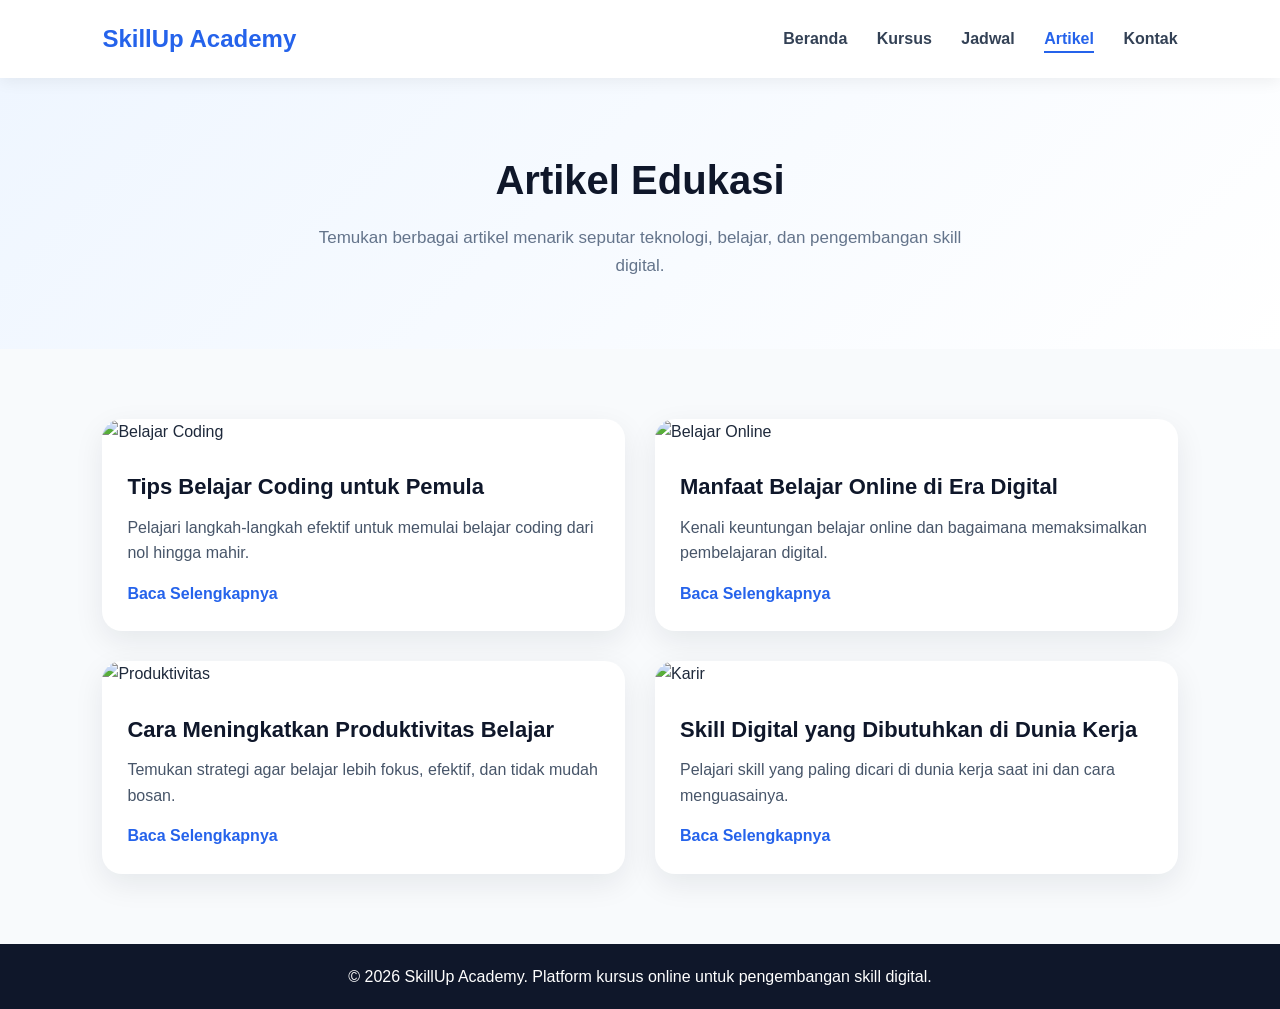
==== UTS/artikel.html @ 0e840997 "UTS Web Portal" ====
<!doctype html>
<html lang="id">
  <head>
    <meta charset="UTF-8" />
    <meta name="viewport" content="width=device-width, initial-scale=1.0" />
    <title>Artikel - SkillUp Academy</title>
    <link rel="stylesheet" href="style.css" />
  </head>
  <body>
    <!-- Header -->
    <header class="header">
      <div class="logo">
        <h2>SkillUp Academy</h2>
      </div>

      <nav class="navbar">
        <a href="index.html">Beranda</a>
        <a href="kursus.html">Kursus</a>
        <a href="jadwal.html">Jadwal</a>
        <a href="artikel.html" class="active">Artikel</a>
        <a href="kontak.html">Kontak</a>
      </nav>
    </header>

    <!-- Page Header -->
    <section class="page-header">
      <h1>Artikel Edukasi</h1>
      <p>
        Temukan berbagai artikel menarik seputar teknologi, belajar, dan
        pengembangan skill digital.
      </p>
    </section>

    <!-- Artikel Section -->
    <section class="artikel-section">
      <div class="artikel-card">
        <img
          src="https://images.unsplash.com/photo-1519389950473-47ba0277781c"
          alt="Belajar Coding"
        />
        <div class="artikel-content">
          <h3>Tips Belajar Coding untuk Pemula</h3>
          <p>
            Pelajari langkah-langkah efektif untuk memulai belajar coding dari
            nol hingga mahir.
          </p>
          <a href="#">Baca Selengkapnya</a>
        </div>
      </div>

      <div class="artikel-card">
        <img
          src="https://images.unsplash.com/photo-1492724441997-5dc865305da7"
          alt="Belajar Online"
        />
        <div class="artikel-content">
          <h3>Manfaat Belajar Online di Era Digital</h3>
          <p>
            Kenali keuntungan belajar online dan bagaimana memaksimalkan
            pembelajaran digital.
          </p>
          <a href="#">Baca Selengkapnya</a>
        </div>
      </div>

      <div class="artikel-card">
        <img
          src="https://images.unsplash.com/photo-1553877522-43269d4ea984"
          alt="Produktivitas"
        />
        <div class="artikel-content">
          <h3>Cara Meningkatkan Produktivitas Belajar</h3>
          <p>
            Temukan strategi agar belajar lebih fokus, efektif, dan tidak mudah
            bosan.
          </p>
          <a href="#">Baca Selengkapnya</a>
        </div>
      </div>

      <div class="artikel-card">
        <img
          src="https://images.unsplash.com/photo-1521737604893-d14cc237f11d"
          alt="Karir"
        />
        <div class="artikel-content">
          <h3>Skill Digital yang Dibutuhkan di Dunia Kerja</h3>
          <p>
            Pelajari skill yang paling dicari di dunia kerja saat ini dan cara
            menguasainya.
          </p>
          <a href="#">Baca Selengkapnya</a>
        </div>
      </div>
    </section>

    <!-- Footer -->
    <footer class="footer">
      <p>
        &copy; 2026 SkillUp Academy. Platform kursus online untuk pengembangan
        skill digital.
      </p>
    </footer>
  </body>
</html>
---- UTS/style.css ----
* {
  margin: 0;
  padding: 0;
  box-sizing: border-box;
}

body {
  font-family: Arial, Helvetica, sans-serif;
  background-color: #f8fafc;
  color: #1e293b;
  line-height: 1.6;
}

/* Header */
.header {
  width: 100%;
  padding: 20px 8%;
  background-color: #ffffff;
  display: flex;
  justify-content: space-between;
  align-items: center;
  box-shadow: 0 4px 15px rgba(0, 0, 0, 0.06);
  position: sticky;
  top: 0;
  z-index: 10;
}

.logo h2 {
  color: #2563eb;
  font-size: 24px;
}

.navbar a {
  text-decoration: none;
  color: #334155;
  margin-left: 25px;
  font-weight: 600;
}

.navbar a:hover {
  color: #2563eb;
}

/* Hero */
.hero {
  padding: 70px 8%;
  display: flex;
  align-items: center;
  justify-content: space-between;
  gap: 40px;
  background: linear-gradient(135deg, #eff6ff, #ffffff);
}

.hero-text {
  flex: 1;
}

.hero-text h1 {
  font-size: 46px;
  line-height: 1.2;
  color: #0f172a;
  margin-bottom: 20px;
}

.hero-text p {
  font-size: 18px;
  color: #475569;
  margin-bottom: 30px;
}

.hero-button {
  display: flex;
  gap: 15px;
}

.btn-primary,
.btn-secondary {
  display: inline-block;
  padding: 13px 24px;
  border-radius: 10px;
  text-decoration: none;
  font-weight: bold;
}

.btn-primary {
  background-color: #2563eb;
  color: white;
}

.btn-primary:hover {
  background-color: #1d4ed8;
}

.btn-secondary {
  border: 2px solid #2563eb;
  color: #2563eb;
}

.btn-secondary:hover {
  background-color: #2563eb;
  color: white;
}

.hero-image {
  flex: 1;
}

.hero-image img {
  width: 100%;
  height: 380px;
  object-fit: cover;
  border-radius: 25px;
  box-shadow: 0 15px 35px rgba(37, 99, 235, 0.25);
}

/* Section */
.section {
  padding: 70px 8%;
  text-align: center;
}

.section h2 {
  font-size: 34px;
  color: #0f172a;
  margin-bottom: 10px;
}

.section-desc {
  color: #64748b;
  margin-bottom: 40px;
}

/* Card */
.card-container {
  display: flex;
  gap: 25px;
  justify-content: center;
}

.card {
  background-color: #ffffff;
  padding: 30px;
  width: 32%;
  border-radius: 18px;
  box-shadow: 0 8px 25px rgba(0, 0, 0, 0.07);
  text-align: left;
}

.card h3 {
  color: #2563eb;
  margin-bottom: 12px;
}

.card p {
  color: #475569;
}

.card:hover {
  transform: translateY(-8px);
  transition: 0.3s;
}

/* Light Section */
.light {
  background-color: #eff6ff;
}

.features {
  max-width: 700px;
  margin: auto;
  text-align: left;
  background-color: white;
  padding: 30px;
  border-radius: 18px;
  box-shadow: 0 8px 25px rgba(0, 0, 0, 0.06);
}

.features ul {
  padding-left: 25px;
}

.features li {
  margin-bottom: 12px;
  font-size: 17px;
}

/* CTA */
.cta {
  padding: 70px 8%;
  text-align: center;
  background: linear-gradient(135deg, #2563eb, #1e40af);
  color: white;
}

.cta h2 {
  font-size: 34px;
  margin-bottom: 10px;
}

.cta p {
  margin-bottom: 25px;
  font-size: 18px;
}

.cta .btn-primary {
  background-color: white;
  color: #2563eb;
}

.cta .btn-primary:hover {
  background-color: #dbeafe;
}

/* Footer */
.footer {
  padding: 20px;
  text-align: center;
  background-color: #0f172a;
  color: white;
}

/* Responsive */
@media (max-width: 768px) {
  .header {
    flex-direction: column;
    gap: 15px;
  }

  .navbar a {
    margin: 0 8px;
    font-size: 14px;
  }

  .hero {
    flex-direction: column;
    text-align: center;
  }

  .hero-text h1 {
    font-size: 34px;
  }

  .hero-button {
    justify-content: center;
    flex-wrap: wrap;
  }

  .card-container {
    flex-direction: column;
  }

  .card {
    width: 100%;
  }
}

/* css untuk kursus.html */

/* Page Header */
.page-header {
  padding: 70px 8%;
  text-align: center;
  background: linear-gradient(135deg, #eff6ff, #ffffff);
}

.page-header h1 {
  font-size: 40px;
  color: #0f172a;
  margin-bottom: 12px;
}

.page-header p {
  max-width: 650px;
  margin: auto;
  color: #64748b;
  font-size: 17px;
}

/* Course Page */
.course-section {
  padding: 70px 8%;
  display: grid;
  grid-template-columns: repeat(2, 1fr);
  gap: 30px;
  background-color: #f8fafc;
}

.course-card {
  background-color: #ffffff;
  border-radius: 22px;
  overflow: hidden;
  box-shadow: 0 10px 30px rgba(15, 23, 42, 0.08);
}

.course-card:hover {
  transform: translateY(-8px);
  transition: 0.3s;
}

.course-card img {
  width: 100%;
  height: 230px;
  object-fit: cover;
}

.course-content {
  padding: 28px;
}

.course-category {
  display: inline-block;
  background-color: #dbeafe;
  color: #2563eb;
  padding: 6px 12px;
  border-radius: 30px;
  font-size: 13px;
  font-weight: bold;
  margin-bottom: 12px;
}

.course-content h3 {
  font-size: 24px;
  color: #0f172a;
  margin-bottom: 10px;
}

.course-content p {
  color: #475569;
  margin-bottom: 15px;
}

.course-content ul {
  padding-left: 20px;
  margin-bottom: 22px;
}

.course-content li {
  margin-bottom: 8px;
  color: #334155;
}

/* Responsive Course */
@media (max-width: 768px) {
  .course-section {
    grid-template-columns: 1fr;
  }

  .page-header h1 {
    font-size: 32px;
  }
}

/* css untuk jadwal.html*/
/* Schedule Page */
.schedule-section {
  padding: 70px 8%;
  background-color: #f8fafc;
}

.schedule-info {
  max-width: 750px;
  margin-bottom: 35px;
}

.schedule-info h2 {
  font-size: 30px;
  color: #0f172a;
  margin-bottom: 10px;
}

.schedule-info p {
  color: #475569;
  font-size: 17px;
}

.table-container {
  overflow-x: auto;
  background-color: #ffffff;
  border-radius: 18px;
  box-shadow: 0 10px 30px rgba(15, 23, 42, 0.08);
}

table {
  width: 100%;
  border-collapse: collapse;
  min-width: 800px;
}

thead {
  background-color: #2563eb;
  color: white;
}

th,
td {
  padding: 18px 20px;
  text-align: left;
  border-bottom: 1px solid #e2e8f0;
}

tbody tr:hover {
  background-color: #eff6ff;
}

td:first-child,
th:first-child {
  text-align: center;
}

/* css untuk artikel.html*/
/* Artikel Page */
.artikel-section {
  padding: 70px 8%;
  display: grid;
  grid-template-columns: repeat(2, 1fr);
  gap: 30px;
  background-color: #f8fafc;
}

.artikel-card {
  background-color: #ffffff;
  border-radius: 20px;
  overflow: hidden;
  box-shadow: 0 10px 30px rgba(15, 23, 42, 0.08);
}

.artikel-card img {
  width: 100%;
  height: 220px;
  object-fit: cover;
}

.artikel-content {
  padding: 25px;
}

.artikel-content h3 {
  font-size: 22px;
  color: #0f172a;
  margin-bottom: 10px;
}

.artikel-content p {
  color: #475569;
  margin-bottom: 15px;
}

.artikel-content a {
  text-decoration: none;
  color: #2563eb;
  font-weight: bold;
}

.artikel-content a:hover {
  text-decoration: underline;
}

/* Responsive Artikel */
@media (max-width: 768px) {
  .artikel-section {
    grid-template-columns: 1fr;
  }
}

/* css untuk kontak.html*/

/* Contact Page */
.contact-section {
  padding: 70px 8%;
  display: grid;
  grid-template-columns: 1fr 1.2fr;
  gap: 35px;
  background-color: #f8fafc;
}

.contact-info,
.contact-form {
  background-color: #ffffff;
  padding: 35px;
  border-radius: 22px;
  box-shadow: 0 10px 30px rgba(15, 23, 42, 0.08);
}

.contact-info h2,
.contact-form h2 {
  font-size: 28px;
  color: #0f172a;
  margin-bottom: 12px;
}

.contact-info p {
  color: #475569;
  margin-bottom: 20px;
}

.info-box {
  margin-top: 22px;
  padding: 18px;
  background-color: #eff6ff;
  border-radius: 15px;
}

.info-box h3 {
  color: #2563eb;
  margin-bottom: 5px;
}

.form-group {
  margin-bottom: 18px;
}

.form-group label {
  display: block;
  font-weight: bold;
  color: #334155;
  margin-bottom: 8px;
}

.form-group input,
.form-group select,
.form-group textarea {
  width: 100%;
  padding: 13px 15px;
  border: 1px solid #cbd5e1;
  border-radius: 10px;
  font-size: 15px;
  outline: none;
}

.form-group input:focus,
.form-group select:focus,
.form-group textarea:focus {
  border-color: #2563eb;
}

.submit-btn {
  width: 100%;
  padding: 14px;
  background-color: #2563eb;
  color: white;
  border: none;
  border-radius: 10px;
  font-size: 16px;
  font-weight: bold;
  cursor: pointer;
}

.submit-btn:hover {
  background-color: #1d4ed8;
}

/* Responsive Contact */
@media (max-width: 768px) {
  .contact-section {
    grid-template-columns: 1fr;
  }
}

/* Active Navbar */
.navbar a.active {
  color: #2563eb;
  border-bottom: 2px solid #2563eb;
  padding-bottom: 4px;
}
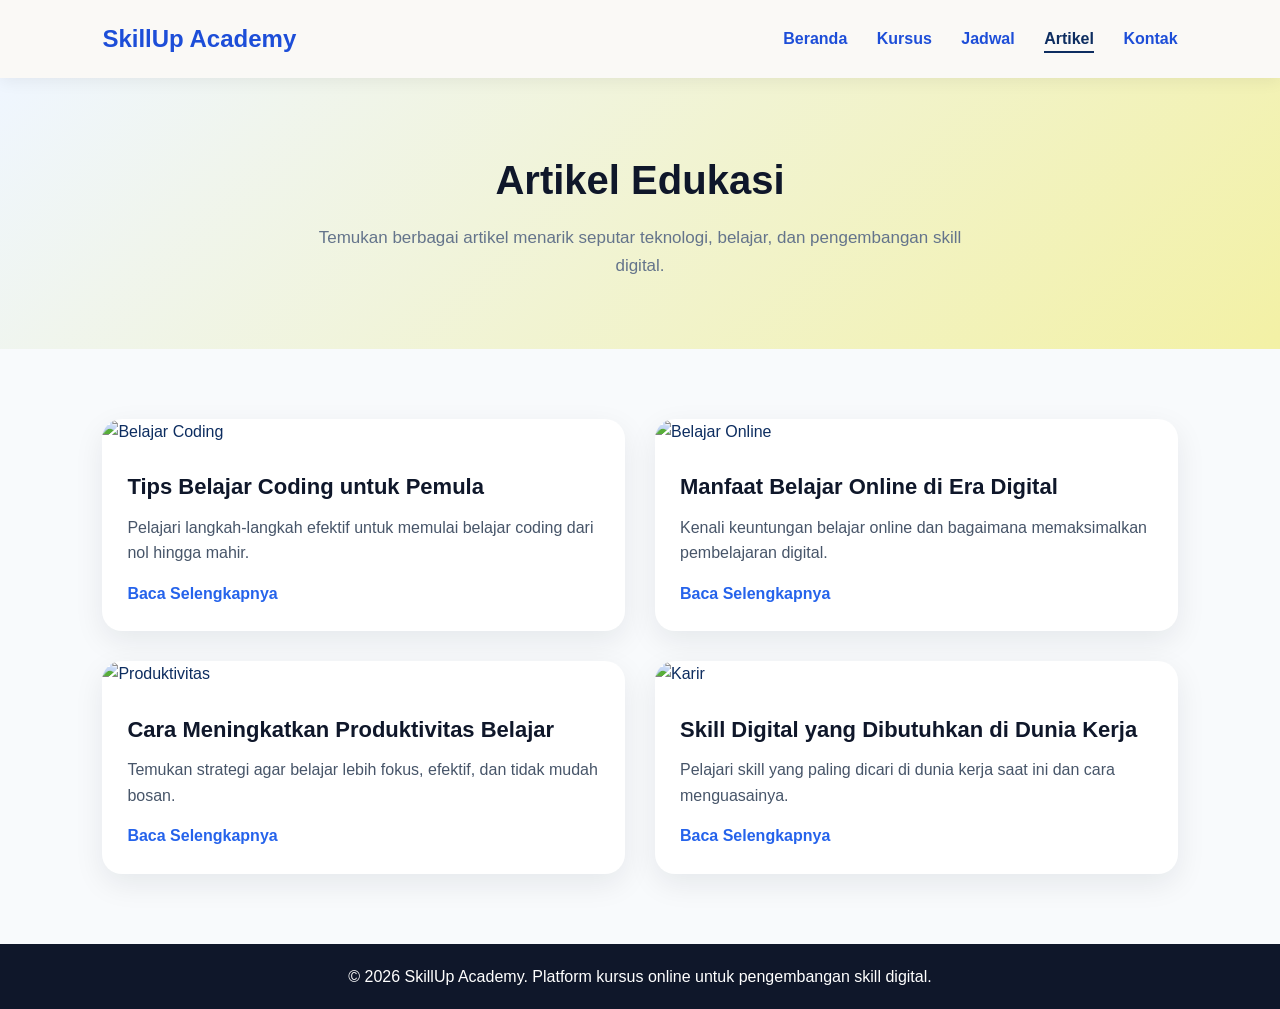
==== commit f3761827: "Add files via upload UTS REV" ====
--- a/UTS/artikel.html
+++ b/UTS/artikel.html
@@ -1,105 +1,127 @@
-<!doctype html>
-<html lang="id">
-  <head>
-    <meta charset="UTF-8" />
-    <meta name="viewport" content="width=device-width, initial-scale=1.0" />
-    <title>Artikel - SkillUp Academy</title>
-    <link rel="stylesheet" href="style.css" />
-  </head>
-  <body>
-    <!-- Header -->
-    <header class="header">
-      <div class="logo">
-        <h2>SkillUp Academy</h2>
-      </div>
-
-      <nav class="navbar">
-        <a href="index.html">Beranda</a>
-        <a href="kursus.html">Kursus</a>
-        <a href="jadwal.html">Jadwal</a>
-        <a href="artikel.html" class="active">Artikel</a>
-        <a href="kontak.html">Kontak</a>
-      </nav>
-    </header>
-
-    <!-- Page Header -->
-    <section class="page-header">
-      <h1>Artikel Edukasi</h1>
-      <p>
-        Temukan berbagai artikel menarik seputar teknologi, belajar, dan
-        pengembangan skill digital.
-      </p>
-    </section>
-
-    <!-- Artikel Section -->
-    <section class="artikel-section">
-      <div class="artikel-card">
-        <img
-          src="https://images.unsplash.com/photo-1519389950473-47ba0277781c"
-          alt="Belajar Coding"
-        />
-        <div class="artikel-content">
-          <h3>Tips Belajar Coding untuk Pemula</h3>
-          <p>
-            Pelajari langkah-langkah efektif untuk memulai belajar coding dari
-            nol hingga mahir.
-          </p>
-          <a href="#">Baca Selengkapnya</a>
-        </div>
-      </div>
-
-      <div class="artikel-card">
-        <img
-          src="https://images.unsplash.com/photo-1492724441997-5dc865305da7"
-          alt="Belajar Online"
-        />
-        <div class="artikel-content">
-          <h3>Manfaat Belajar Online di Era Digital</h3>
-          <p>
-            Kenali keuntungan belajar online dan bagaimana memaksimalkan
-            pembelajaran digital.
-          </p>
-          <a href="#">Baca Selengkapnya</a>
-        </div>
-      </div>
-
-      <div class="artikel-card">
-        <img
-          src="https://images.unsplash.com/photo-1553877522-43269d4ea984"
-          alt="Produktivitas"
-        />
-        <div class="artikel-content">
-          <h3>Cara Meningkatkan Produktivitas Belajar</h3>
-          <p>
-            Temukan strategi agar belajar lebih fokus, efektif, dan tidak mudah
-            bosan.
-          </p>
-          <a href="#">Baca Selengkapnya</a>
-        </div>
-      </div>
-
-      <div class="artikel-card">
-        <img
-          src="https://images.unsplash.com/photo-1521737604893-d14cc237f11d"
-          alt="Karir"
-        />
-        <div class="artikel-content">
-          <h3>Skill Digital yang Dibutuhkan di Dunia Kerja</h3>
-          <p>
-            Pelajari skill yang paling dicari di dunia kerja saat ini dan cara
-            menguasainya.
-          </p>
-          <a href="#">Baca Selengkapnya</a>
-        </div>
-      </div>
-    </section>
-
-    <!-- Footer -->
-    <footer class="footer">
-      <p>
-        &copy; 2026 SkillUp Academy. Platform kursus online untuk pengembangan
-        skill digital.
-      </p>
-    </footer>
-  </body>
-</html>
+<!doctype html>
+<html lang="id">
+  <head>
+    <!--  Title & Meta  -->
+    <meta charset="UTF-8" />
+    <meta name="viewport" content="width=device-width, initial-scale=1.0" />
+
+    <title>Artikel - SkillUp Academy</title>
+
+    <!-- penghubung ke CSS -->
+    <link rel="stylesheet" href="style.css" />
+  </head>
+
+  <body>
+    <!--  Header & navbar -->
+    <header class="header">
+      <div class="logo">
+        <a href="beranda.html" class="tanpa-garis"><h2>SkillUp Academy</h2></a>
+      </div>
+
+      <nav class="navbar">
+        <a href="beranda.html">Beranda</a>
+        <a href="kursus.html">Kursus</a>
+        <a href="jadwal.html">Jadwal</a>
+        <a href="artikel.html" class="active">Artikel</a>
+        <a href="kontak.html">Kontak</a>
+      </nav>
+    </header>
+
+    <!-- Page header -->
+    <section class="page-header">
+      <h1>Artikel Edukasi</h1>
+
+      <p>
+        Temukan berbagai artikel menarik seputar teknologi, belajar, dan
+        pengembangan skill digital.
+      </p>
+    </section>
+
+    <!--  Bagian artikel -->
+    <section class="artikel-section">
+      <!--  artikel 1 (belajar coding) -->
+      <div class="artikel-card">
+        <img
+          src="https://images.unsplash.com/photo-1519389950473-47ba0277781c"
+          alt="Belajar Coding"
+        />
+
+        <div class="artikel-content">
+          <h3>Tips Belajar Coding untuk Pemula</h3>
+
+          <p>
+            Pelajari langkah-langkah efektif untuk memulai belajar coding dari
+            nol hingga mahir.
+          </p>
+
+          <a href="#">Baca Selengkapnya</a>
+        </div>
+      </div>
+
+      <!--  artikel 2 (belajar online) -->
+      <div class="artikel-card">
+        <img
+          src="https://images.unsplash.com/photo-1492724441997-5dc865305da7"
+          alt="Belajar Online"
+        />
+
+        <div class="artikel-content">
+          <h3>Manfaat Belajar Online di Era Digital</h3>
+
+          <p>
+            Kenali keuntungan belajar online dan bagaimana memaksimalkan
+            pembelajaran digital.
+          </p>
+
+          <a href="#">Baca Selengkapnya</a>
+        </div>
+      </div>
+
+      <!--  artikel 3 (produktivitas belajar) -->
+      <div class="artikel-card">
+        <img
+          src="https://images.unsplash.com/photo-1553877522-43269d4ea984"
+          alt="Produktivitas"
+        />
+
+        <div class="artikel-content">
+          <h3>Cara Meningkatkan Produktivitas Belajar</h3>
+
+          <p>
+            Temukan strategi agar belajar lebih fokus, efektif, dan tidak mudah
+            bosan.
+          </p>
+
+          <a href="#">Baca Selengkapnya</a>
+        </div>
+      </div>
+
+      <!--  artikel 4 (skill digital) -->
+      <div class="artikel-card">
+        <img
+          src="https://images.unsplash.com/photo-1521737604893-d14cc237f11d"
+          alt="Karir"
+        />
+
+        <div class="artikel-content">
+          <h3>Skill Digital yang Dibutuhkan di Dunia Kerja</h3>
+
+          <p>
+            Pelajari skill yang paling dicari di dunia kerja saat ini dan cara
+            menguasainya.
+          </p>
+
+          <a href="#">Baca Selengkapnya</a>
+        </div>
+      </div>
+    </section>
+
+    <!-- Footer -->
+    <footer class="footer">
+      <p>
+        &copy; 2026 SkillUp Academy. Platform kursus online untuk pengembangan
+        skill digital.
+      </p>
+    </footer>
+  </body>
+</html>
--- a/UTS/style.css
+++ b/UTS/style.css
@@ -1,564 +1,557 @@
-* {
-  margin: 0;
-  padding: 0;
-  box-sizing: border-box;
-}
-
-body {
-  font-family: Arial, Helvetica, sans-serif;
-  background-color: #f8fafc;
-  color: #1e293b;
-  line-height: 1.6;
-}
-
-/* Header */
-.header {
-  width: 100%;
-  padding: 20px 8%;
-  background-color: #ffffff;
-  display: flex;
-  justify-content: space-between;
-  align-items: center;
-  box-shadow: 0 4px 15px rgba(0, 0, 0, 0.06);
-  position: sticky;
-  top: 0;
-  z-index: 10;
-}
-
-.logo h2 {
-  color: #2563eb;
-  font-size: 24px;
-}
-
-.navbar a {
-  text-decoration: none;
-  color: #334155;
-  margin-left: 25px;
-  font-weight: 600;
-}
-
-.navbar a:hover {
-  color: #2563eb;
-}
-
-/* Hero */
-.hero {
-  padding: 70px 8%;
-  display: flex;
-  align-items: center;
-  justify-content: space-between;
-  gap: 40px;
-  background: linear-gradient(135deg, #eff6ff, #ffffff);
-}
-
-.hero-text {
-  flex: 1;
-}
-
-.hero-text h1 {
-  font-size: 46px;
-  line-height: 1.2;
-  color: #0f172a;
-  margin-bottom: 20px;
-}
-
-.hero-text p {
-  font-size: 18px;
-  color: #475569;
-  margin-bottom: 30px;
-}
-
-.hero-button {
-  display: flex;
-  gap: 15px;
-}
-
-.btn-primary,
-.btn-secondary {
-  display: inline-block;
-  padding: 13px 24px;
-  border-radius: 10px;
-  text-decoration: none;
-  font-weight: bold;
-}
-
-.btn-primary {
-  background-color: #2563eb;
-  color: white;
-}
-
-.btn-primary:hover {
-  background-color: #1d4ed8;
-}
-
-.btn-secondary {
-  border: 2px solid #2563eb;
-  color: #2563eb;
-}
-
-.btn-secondary:hover {
-  background-color: #2563eb;
-  color: white;
-}
-
-.hero-image {
-  flex: 1;
-}
-
-.hero-image img {
-  width: 100%;
-  height: 380px;
-  object-fit: cover;
-  border-radius: 25px;
-  box-shadow: 0 15px 35px rgba(37, 99, 235, 0.25);
-}
-
-/* Section */
-.section {
-  padding: 70px 8%;
-  text-align: center;
-}
-
-.section h2 {
-  font-size: 34px;
-  color: #0f172a;
-  margin-bottom: 10px;
-}
-
-.section-desc {
-  color: #64748b;
-  margin-bottom: 40px;
-}
-
-/* Card */
-.card-container {
-  display: flex;
-  gap: 25px;
-  justify-content: center;
-}
-
-.card {
-  background-color: #ffffff;
-  padding: 30px;
-  width: 32%;
-  border-radius: 18px;
-  box-shadow: 0 8px 25px rgba(0, 0, 0, 0.07);
-  text-align: left;
-}
-
-.card h3 {
-  color: #2563eb;
-  margin-bottom: 12px;
-}
-
-.card p {
-  color: #475569;
-}
-
-.card:hover {
-  transform: translateY(-8px);
-  transition: 0.3s;
-}
-
-/* Light Section */
-.light {
-  background-color: #eff6ff;
-}
-
-.features {
-  max-width: 700px;
-  margin: auto;
-  text-align: left;
-  background-color: white;
-  padding: 30px;
-  border-radius: 18px;
-  box-shadow: 0 8px 25px rgba(0, 0, 0, 0.06);
-}
-
-.features ul {
-  padding-left: 25px;
-}
-
-.features li {
-  margin-bottom: 12px;
-  font-size: 17px;
-}
-
-/* CTA */
-.cta {
-  padding: 70px 8%;
-  text-align: center;
-  background: linear-gradient(135deg, #2563eb, #1e40af);
-  color: white;
-}
-
-.cta h2 {
-  font-size: 34px;
-  margin-bottom: 10px;
-}
-
-.cta p {
-  margin-bottom: 25px;
-  font-size: 18px;
-}
-
-.cta .btn-primary {
-  background-color: white;
-  color: #2563eb;
-}
-
-.cta .btn-primary:hover {
-  background-color: #dbeafe;
-}
-
-/* Footer */
-.footer {
-  padding: 20px;
-  text-align: center;
-  background-color: #0f172a;
-  color: white;
-}
-
-/* Responsive */
-@media (max-width: 768px) {
-  .header {
-    flex-direction: column;
-    gap: 15px;
-  }
-
-  .navbar a {
-    margin: 0 8px;
-    font-size: 14px;
-  }
-
-  .hero {
-    flex-direction: column;
-    text-align: center;
-  }
-
-  .hero-text h1 {
-    font-size: 34px;
-  }
-
-  .hero-button {
-    justify-content: center;
-    flex-wrap: wrap;
-  }
-
-  .card-container {
-    flex-direction: column;
-  }
-
-  .card {
-    width: 100%;
-  }
-}
-
-/* css untuk kursus.html */
-
-/* Page Header */
-.page-header {
-  padding: 70px 8%;
-  text-align: center;
-  background: linear-gradient(135deg, #eff6ff, #ffffff);
-}
-
-.page-header h1 {
-  font-size: 40px;
-  color: #0f172a;
-  margin-bottom: 12px;
-}
-
-.page-header p {
-  max-width: 650px;
-  margin: auto;
-  color: #64748b;
-  font-size: 17px;
-}
-
-/* Course Page */
-.course-section {
-  padding: 70px 8%;
-  display: grid;
-  grid-template-columns: repeat(2, 1fr);
-  gap: 30px;
-  background-color: #f8fafc;
-}
-
-.course-card {
-  background-color: #ffffff;
-  border-radius: 22px;
-  overflow: hidden;
-  box-shadow: 0 10px 30px rgba(15, 23, 42, 0.08);
-}
-
-.course-card:hover {
-  transform: translateY(-8px);
-  transition: 0.3s;
-}
-
-.course-card img {
-  width: 100%;
-  height: 230px;
-  object-fit: cover;
-}
-
-.course-content {
-  padding: 28px;
-}
-
-.course-category {
-  display: inline-block;
-  background-color: #dbeafe;
-  color: #2563eb;
-  padding: 6px 12px;
-  border-radius: 30px;
-  font-size: 13px;
-  font-weight: bold;
-  margin-bottom: 12px;
-}
-
-.course-content h3 {
-  font-size: 24px;
-  color: #0f172a;
-  margin-bottom: 10px;
-}
-
-.course-content p {
-  color: #475569;
-  margin-bottom: 15px;
-}
-
-.course-content ul {
-  padding-left: 20px;
-  margin-bottom: 22px;
-}
-
-.course-content li {
-  margin-bottom: 8px;
-  color: #334155;
-}
-
-/* Responsive Course */
-@media (max-width: 768px) {
-  .course-section {
-    grid-template-columns: 1fr;
-  }
-
-  .page-header h1 {
-    font-size: 32px;
-  }
-}
-
-/* css untuk jadwal.html*/
-/* Schedule Page */
-.schedule-section {
-  padding: 70px 8%;
-  background-color: #f8fafc;
-}
-
-.schedule-info {
-  max-width: 750px;
-  margin-bottom: 35px;
-}
-
-.schedule-info h2 {
-  font-size: 30px;
-  color: #0f172a;
-  margin-bottom: 10px;
-}
-
-.schedule-info p {
-  color: #475569;
-  font-size: 17px;
-}
-
-.table-container {
-  overflow-x: auto;
-  background-color: #ffffff;
-  border-radius: 18px;
-  box-shadow: 0 10px 30px rgba(15, 23, 42, 0.08);
-}
-
-table {
-  width: 100%;
-  border-collapse: collapse;
-  min-width: 800px;
-}
-
-thead {
-  background-color: #2563eb;
-  color: white;
-}
-
-th,
-td {
-  padding: 18px 20px;
-  text-align: left;
-  border-bottom: 1px solid #e2e8f0;
-}
-
-tbody tr:hover {
-  background-color: #eff6ff;
-}
-
-td:first-child,
-th:first-child {
-  text-align: center;
-}
-
-/* css untuk artikel.html*/
-/* Artikel Page */
-.artikel-section {
-  padding: 70px 8%;
-  display: grid;
-  grid-template-columns: repeat(2, 1fr);
-  gap: 30px;
-  background-color: #f8fafc;
-}
-
-.artikel-card {
-  background-color: #ffffff;
-  border-radius: 20px;
-  overflow: hidden;
-  box-shadow: 0 10px 30px rgba(15, 23, 42, 0.08);
-}
-
-.artikel-card img {
-  width: 100%;
-  height: 220px;
-  object-fit: cover;
-}
-
-.artikel-content {
-  padding: 25px;
-}
-
-.artikel-content h3 {
-  font-size: 22px;
-  color: #0f172a;
-  margin-bottom: 10px;
-}
-
-.artikel-content p {
-  color: #475569;
-  margin-bottom: 15px;
-}
-
-.artikel-content a {
-  text-decoration: none;
-  color: #2563eb;
-  font-weight: bold;
-}
-
-.artikel-content a:hover {
-  text-decoration: underline;
-}
-
-/* Responsive Artikel */
-@media (max-width: 768px) {
-  .artikel-section {
-    grid-template-columns: 1fr;
-  }
-}
-
-/* css untuk kontak.html*/
-
-/* Contact Page */
-.contact-section {
-  padding: 70px 8%;
-  display: grid;
-  grid-template-columns: 1fr 1.2fr;
-  gap: 35px;
-  background-color: #f8fafc;
-}
-
-.contact-info,
-.contact-form {
-  background-color: #ffffff;
-  padding: 35px;
-  border-radius: 22px;
-  box-shadow: 0 10px 30px rgba(15, 23, 42, 0.08);
-}
-
-.contact-info h2,
-.contact-form h2 {
-  font-size: 28px;
-  color: #0f172a;
-  margin-bottom: 12px;
-}
-
-.contact-info p {
-  color: #475569;
-  margin-bottom: 20px;
-}
-
-.info-box {
-  margin-top: 22px;
-  padding: 18px;
-  background-color: #eff6ff;
-  border-radius: 15px;
-}
-
-.info-box h3 {
-  color: #2563eb;
-  margin-bottom: 5px;
-}
-
-.form-group {
-  margin-bottom: 18px;
-}
-
-.form-group label {
-  display: block;
-  font-weight: bold;
-  color: #334155;
-  margin-bottom: 8px;
-}
-
-.form-group input,
-.form-group select,
-.form-group textarea {
-  width: 100%;
-  padding: 13px 15px;
-  border: 1px solid #cbd5e1;
-  border-radius: 10px;
-  font-size: 15px;
-  outline: none;
-}
-
-.form-group input:focus,
-.form-group select:focus,
-.form-group textarea:focus {
-  border-color: #2563eb;
-}
-
-.submit-btn {
-  width: 100%;
-  padding: 14px;
-  background-color: #2563eb;
-  color: white;
-  border: none;
-  border-radius: 10px;
-  font-size: 16px;
-  font-weight: bold;
-  cursor: pointer;
-}
-
-.submit-btn:hover {
-  background-color: #1d4ed8;
-}
-
-/* Responsive Contact */
-@media (max-width: 768px) {
-  .contact-section {
-    grid-template-columns: 1fr;
-  }
-}
-
-/* Active Navbar */
-.navbar a.active {
-  color: #2563eb;
-  border-bottom: 2px solid #2563eb;
-  padding-bottom: 4px;
-}
+/*  STYLE GLOBAL */
+* {
+  margin: 0;
+  padding: 0;
+  box-sizing: border-box;
+}
+
+body {
+  font-family: Arial, Helvetica;
+  background-color: #d1d1d1;
+  color: #0d2d60;
+  line-height: 1.6;
+}
+
+/*  HEADER & NAVBAR */
+
+.header {
+  width: 100%;
+  padding: 20px 8%;
+  background-color: #FAF9F6;
+  display: flex;
+  justify-content: space-between;
+  align-items: center;
+  box-shadow: 0 4px 15px rgba(0, 0, 0, 0.06);
+  position: sticky;
+  top: 0;
+  z-index: 10;
+}
+
+.logo h2 {
+  color: #1d4ed8;
+  font-size: 24px;
+}
+
+.navbar a {
+  text-decoration: none;
+  color: #1d4ed8;
+  margin-left: 25px;
+  font-weight: 600;
+}
+
+.navbar a:hover,
+.navbar a.active {
+  color: #0d2d60;
+}
+
+.navbar a.active {
+  border-bottom: 2px solid #0d2d60;
+  padding-bottom: 4px;
+}
+
+.tanpa-garis{
+  text-decoration: none;
+}
+
+/*  BUTTON STYLE */
+
+.btn-primary,
+.btn-secondary {
+  display: inline-block;
+  padding: 13px 24px;
+  border-radius: 10px;
+  text-decoration: none;
+  font-weight: bold;
+}
+
+.btn-primary {
+  background-color: #0d2966;
+  color: white;
+}
+
+.btn-primary:hover {
+  background-color: #1d4ed8;
+}
+
+.btn-secondary {
+  border: 2px solid #0d2966;
+  color: #0d2966;
+}
+
+.btn-secondary:hover {
+  background-color: #0d2966;
+  color: rgb(176, 169, 169);
+}
+
+/* BERANDA - HERO SECTION */
+
+.hero {
+  padding: 70px 8%;
+  display: flex;
+  align-items: center;
+  justify-content: space-between;
+  gap: 40px;
+  background: linear-gradient(135deg, #eff6ff, #f3f1a5);
+}
+
+.hero-text {
+  flex: 1;
+}
+
+.hero-text h1 {
+  font-size: 46px;
+  line-height: 1.2;
+  color: #0f172a;
+  margin-bottom: 20px;
+}
+
+.hero-text p {
+  font-size: 18px;
+  color: #475569;
+  margin-bottom: 30px;
+}
+
+.hero-button {
+  display: flex;
+  gap: 15px;
+}
+
+.hero-image {
+  flex: 1;
+}
+
+.hero-image img {
+  width: 100%;
+  height: 380px;
+  object-fit: cover;
+  border-radius: 25px;
+  box-shadow: 0 15px 35px rgba(37, 99, 235, 0.25);
+}
+
+/* BERANDA- SECTION & CARD */
+
+.section {
+  padding: 70px 8%;
+  text-align: center;
+}
+
+.section h2 {
+  font-size: 34px;
+  color: #0f172a;
+  margin-bottom: 10px;
+}
+
+.section-desc {
+  color: #64748b;
+  margin-bottom: 40px;
+}
+
+.card-container {
+  display: flex;
+  gap: 25px;
+  justify-content: center;
+}
+
+.card {
+  background-color: #ffffff;
+  padding: 30px;
+  width: 32%;
+  border-radius: 18px;
+  box-shadow: 0 8px 25px rgba(0, 0, 0, 0.07);
+  text-align: left;
+}
+
+.card h3 {
+  color: #2563eb;
+  margin-bottom: 12px;
+}
+
+.card p {
+  color: #475569;
+}
+
+.card:hover {
+  transform: translateY(-8px);
+  transition: 0.3s;
+}
+
+/*  BERANDA - FEATURES & CTA */
+ 
+.features-section {
+    padding: 70px 40px;
+    background:linear-gradient(135deg, #eff6ff, #f3f1a5) ;
+    text-align: center;
+    font-family: Arial, Helvetica; 
+}
+
+.features {
+  max-width: 700px;
+  margin: auto;
+  text-align: left;
+  background-color: white;
+  padding: 30px;
+  border-radius: 18px;
+  box-shadow: 0 8px 25px rgba(0, 0, 0, 0.06);
+}
+
+.features-section {
+    padding: 60px 20px;
+    text-align: center;
+}
+
+.features-section h2 {
+    color: #1E3A8A; 
+    margin-bottom: 40px;
+    font-size: 2rem;
+}
+
+.features-grid {
+    display: grid;
+    grid-template-columns: repeat(auto-fit, minmax(220px, 1fr));
+    gap: 20px;
+    max-width: 1100px;
+    margin: 0 auto;
+}
+
+.feature-card {
+    background: #ffffff;
+    padding: 30px 20px;
+    border-radius: 16px;
+    box-shadow: 0 4px 20px rgba(0, 0, 0, 0.05); 
+    transition: transform 0.3s ease;
+    border: 1px solid rgba(255, 184, 77, 0.2); 
+}
+
+/* Efek interaktif saat kursor diarahkan ke card */
+.feature-card:hover {
+    transform: translateY(-5px);
+}
+
+.feature-card .icon {
+    font-size: 2.5rem;
+    margin-bottom: 15px;
+}
+
+.feature-card h3 {
+    color: #1E3A8A;
+    font-size: 1.25rem;
+    margin-bottom: 10px;
+}
+
+.feature-card p {
+    color: #1872f0; 
+    line-height: 1.5;
+}
+
+
+.cta {
+  padding: 70px 8%;
+  text-align: center;
+  background: linear-gradient(135deg, #2563eb, #0d2966);
+  color: white;
+}
+
+.cta h2 {
+  font-size: 34px;
+  margin-bottom: 10px;
+}
+
+.cta p {
+  margin-bottom: 25px;
+  font-size: 18px;
+}
+
+.cta .btn-primary {
+  background-color: white;
+  color: #0d2966;
+}
+
+.cta .btn-primary:hover {
+  background-color: #fedbdb;
+}
+
+/* HEADER HALAMAN MENU(Dipakai di: kursus, jadwal, artikel, kontak) */
+
+.page-header {
+  padding: 70px 8%;
+  text-align: center;
+ background:linear-gradient(135deg, #eff6ff, #f3f1a5) ;
+}
+
+.page-header h1 {
+  font-size: 40px;
+  color: #0f172a;
+  margin-bottom: 12px;
+}
+
+.page-header p {
+  max-width: 650px;
+  margin: auto;
+  color: #64748b;
+  font-size: 17px;
+}
+
+/*  8. KURSUS.HTML */
+
+.course-section {
+  padding: 70px 8%;
+  display: grid;
+  grid-template-columns: repeat(2, 1fr);
+  gap: 30px;
+  background-color: #f8fafc;
+}
+
+.course-card {
+  background-color: #ffffff;
+  border-radius: 22px;
+  overflow: hidden;
+  box-shadow: 0 10px 30px rgba(15, 23, 42, 0.08);
+}
+
+.course-card:hover {
+  transform: translateY(-8px);
+  transition: 0.3s;
+}
+
+.course-card img {
+  width: 100%;
+  height: 230px;
+  object-fit: cover;
+}
+
+.course-content {
+  padding: 28px;
+}
+
+.course-category {
+  display: inline-block;
+  background-color: #dbeafe;
+  color: #2563eb;
+  padding: 6px 12px;
+  border-radius: 30px;
+  font-size: 13px;
+  font-weight: bold;
+  margin-bottom: 12px;
+}
+
+.course-content h3 {
+  font-size: 24px;
+  color: #0f172a;
+  margin-bottom: 10px;
+}
+
+.course-content p {
+  color: #475569;
+  margin-bottom: 15px;
+}
+
+.course-content ul {
+  padding-left: 20px;
+  margin-bottom: 22px;
+}
+
+.course-content li {
+  margin-bottom: 8px;
+  color: #334155;
+}
+
+/* 9. JADWAL.HTML */
+
+.schedule-section {
+  padding: 70px 8%;
+  background-color: #f8fafc;
+}
+
+.schedule-info {
+  max-width: 750px;
+  margin-bottom: 35px;
+}
+
+.schedule-info h2 {
+  font-size: 30px;
+  color: #0f172a;
+  margin-bottom: 10px;
+}
+
+.schedule-info p {
+  color: #475569;
+  font-size: 17px;
+}
+
+.table-container {
+  overflow-x: auto;
+  background-color: #ffffff;
+  border-radius: 18px;
+  box-shadow: 0 10px 30px rgba(15, 23, 42, 0.08);
+}
+
+table {
+  width: 100%;
+  border-collapse: collapse;
+  min-width: 800px;
+}
+
+thead {
+  background-color: #0d2966;
+  color: white;
+}
+
+th,
+td {
+  padding: 18px 20px;
+  text-align: left;
+  border-bottom: 1px solid #e2e8f0;
+}
+
+tbody tr:hover {
+  background-color: #eff6ff;
+}
+
+td:first-child,
+th:first-child {
+  text-align: center;
+}
+
+/* 10. ARTIKEL.HTML */
+
+.artikel-section {
+  padding: 70px 8%;
+  display: grid;
+  grid-template-columns: repeat(2, 1fr);
+  gap: 30px;
+  background-color: #f8fafc;
+}
+
+.artikel-card {
+  background-color: #ffffff;
+  border-radius: 20px;
+  overflow: hidden;
+  box-shadow: 0 10px 30px rgba(15, 23, 42, 0.08);
+}
+
+.artikel-card img {
+  width: 100%;
+  height: 220px;
+  object-fit: cover;
+}
+
+.artikel-content {
+  padding: 25px;
+}
+
+.artikel-content h3 {
+  font-size: 22px;
+  color: #0f172a;
+  margin-bottom: 10px;
+}
+
+.artikel-content p {
+  color: #475569;
+  margin-bottom: 15px;
+}
+
+.artikel-content a {
+  text-decoration: none;
+  color: #2563eb;
+  font-weight: bold;
+}
+
+.artikel-content a:hover {
+  text-decoration: underline;
+}
+
+/* 11. KONTAK.HTML */
+
+.contact-section {
+  padding: 70px 8%;
+  display: grid;
+  grid-template-columns: 1fr 1.2fr;
+  gap: 35px;
+  background-color: #f8fafc;
+}
+
+.contact-info,
+.contact-form {
+  background-color: #ffffff;
+  padding: 35px;
+  border-radius: 22px;
+  box-shadow: 0 10px 30px rgba(15, 23, 42, 0.08);
+}
+
+.contact-info h2,
+.contact-form h2 {
+  font-size: 28px;
+  color: #0f172a;
+  margin-bottom: 12px;
+}
+
+.contact-info p {
+  color: #475569;
+  margin-bottom: 20px;
+}
+
+.info-box {
+  margin-top: 22px;
+  padding: 18px;
+  background-color: #eff6ff;
+  border-radius: 15px;
+}
+
+.info-box h3 {
+  color: #2563eb;
+  margin-bottom: 5px;
+}
+
+.form-group {
+  margin-bottom: 18px;
+}
+
+.form-group label {
+  display: block;
+  font-weight: bold;
+  color: #334155;
+  margin-bottom: 8px;
+}
+
+.form-group input,
+.form-group select,
+.form-group textarea {
+  width: 100%;
+  padding: 13px 15px;
+  border: 1px solid #cbd5e1;
+  border-radius: 10px;
+  font-size: 15px;
+  outline: none;
+}
+
+.form-group input:focus,
+.form-group select:focus,
+.form-group textarea:focus {
+  border-color: #2563eb;
+}
+
+.submit-btn {
+  width: 100%;
+  padding: 14px;
+  background-color: #0d2966;
+  color: white;
+  border: none;
+  border-radius: 10px;
+  font-size: 16px;
+  font-weight: bold;
+  cursor: pointer;
+}
+
+.submit-btn:hover {
+  background-color: #1d4ed8;
+}
+
+/* 12. FOOTER */
+
+.footer {
+  padding: 20px;
+  text-align: center;
+  background-color: #0f172a;
+  color: white;
+}
+
